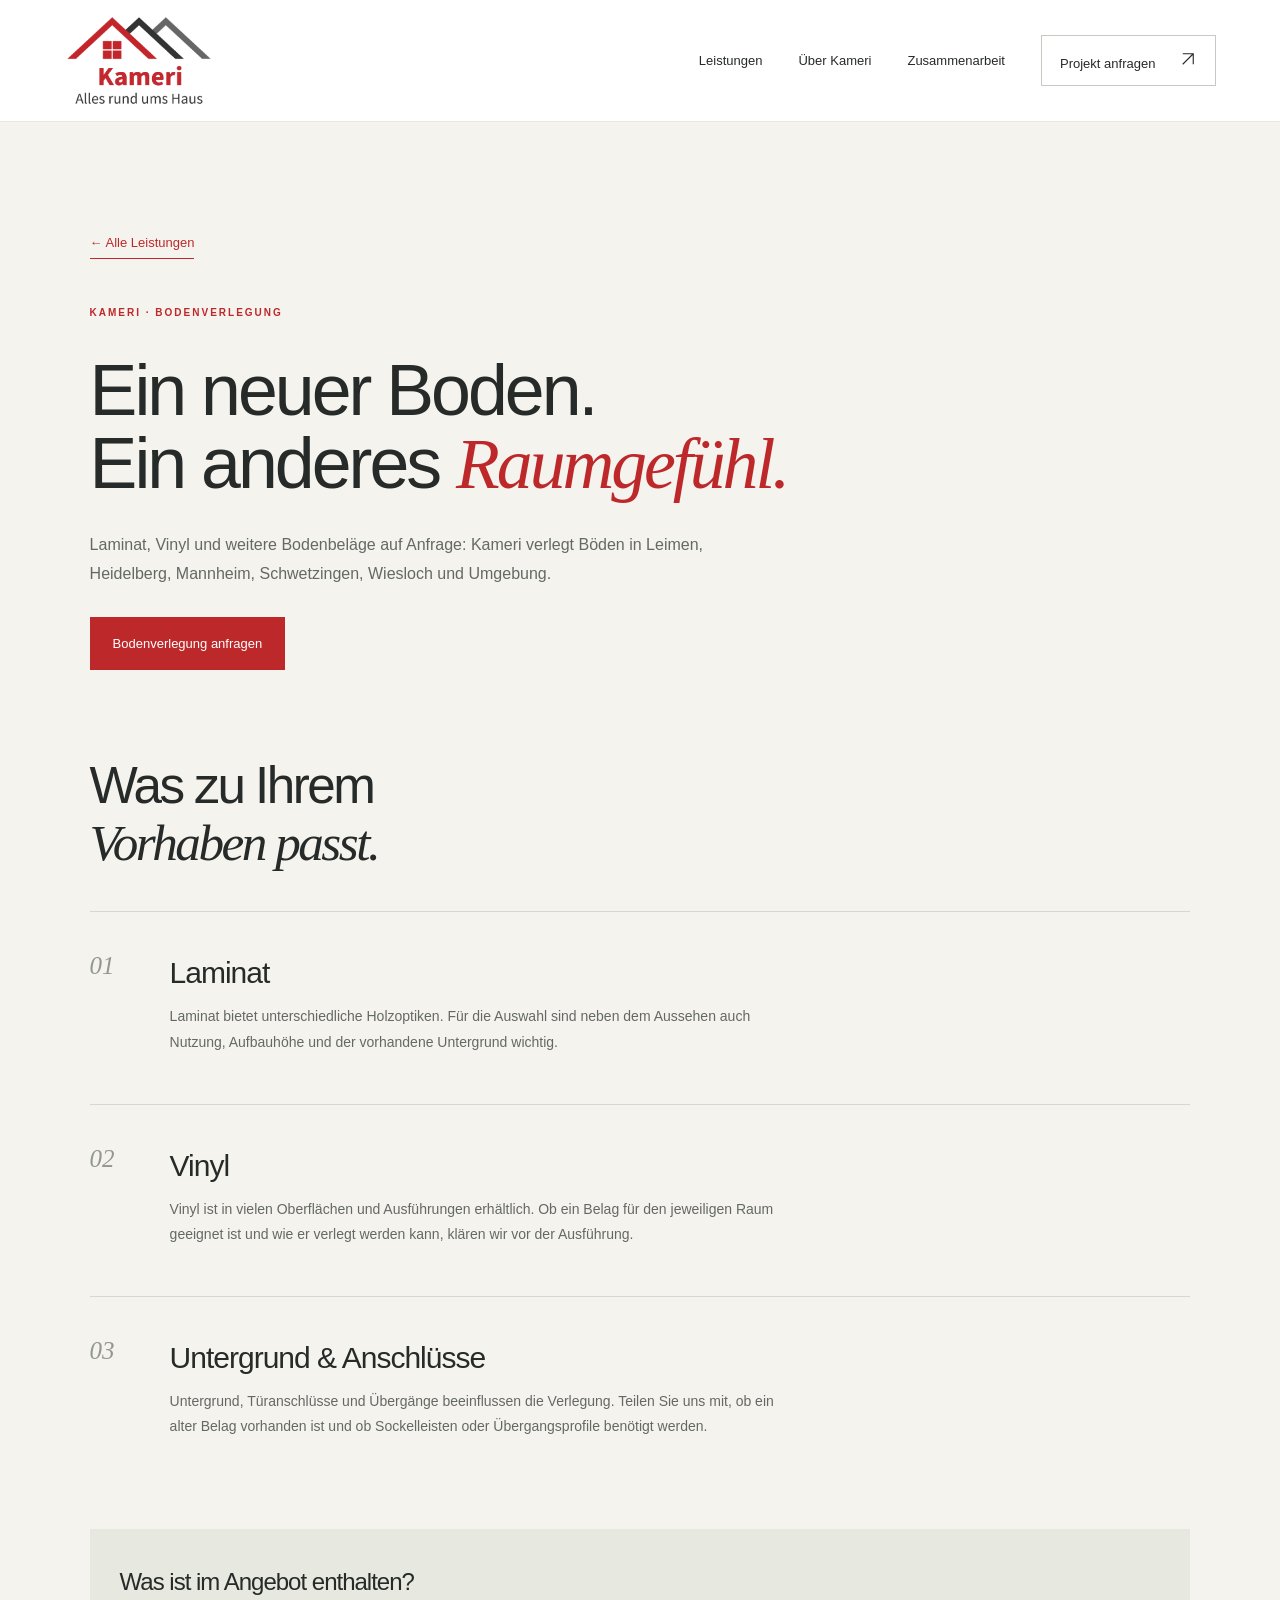
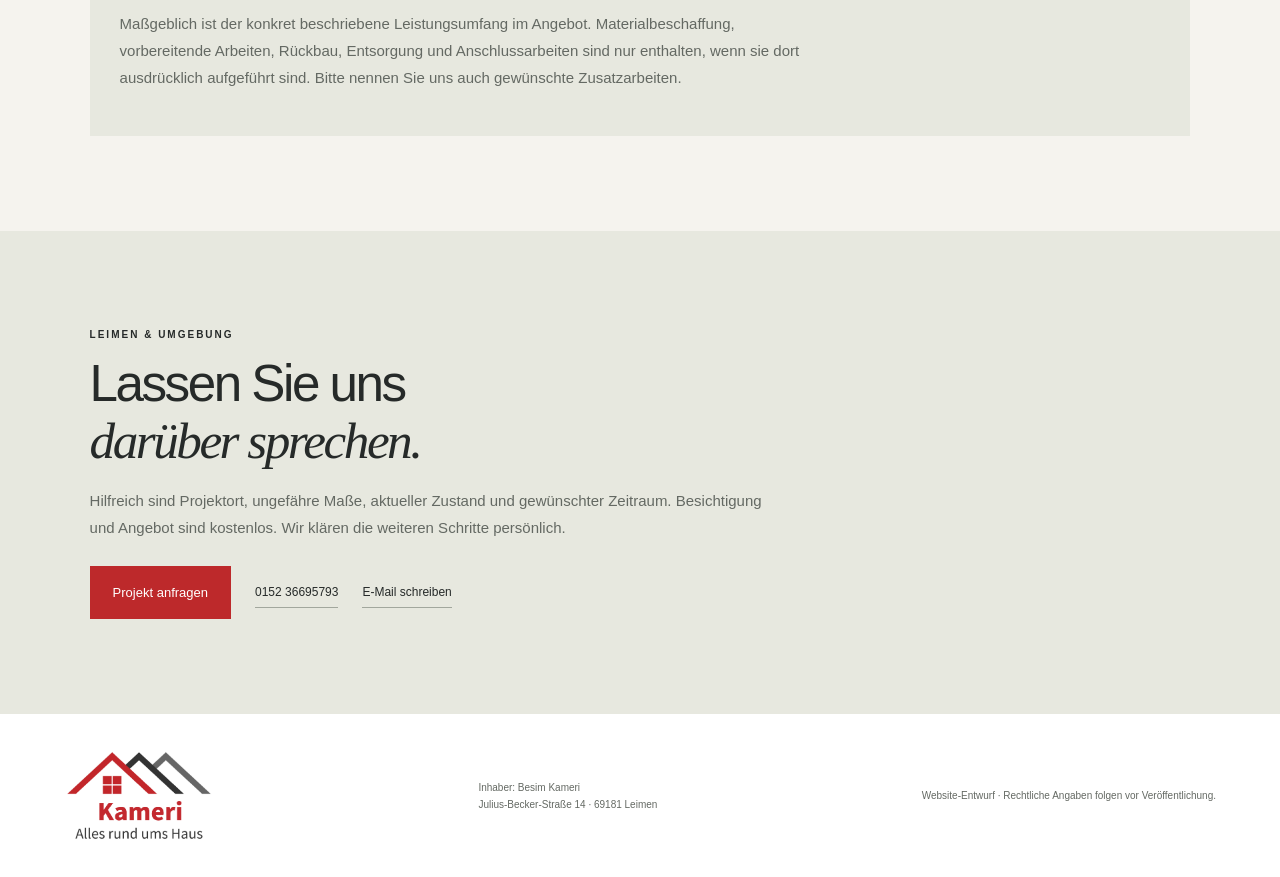
==== bodenverlegung.html @ 0d4fa4fd "Apply business website checklist and confirmed company details" ====
<!doctype html>
<html lang="de"><head><meta charset="utf-8"><meta name="viewport" content="width=device-width, initial-scale=1"><title>Bodenverlegung in Leimen | Kameri</title><meta name="description" content="Bodenverlegung von Kameri in Leimen und Umgebung. Leistungen kennenlernen und Ihr Projekt persönlich besprechen."><link rel="stylesheet" href="style.css?v=checkliste-5"></head><body><a class="skip-link" href="#hauptinhalt">Zum Inhalt springen</a><header class="header"><a class="brand" href="index.html" aria-label="Kameri Startseite"><img src="assets/kameri-logo.png" alt="Kameri – Alles rund ums Haus" width="230" height="143" style="width:min(230px, 44vw);max-width:100%;height:auto"></a><button class="menu-toggle" type="button" aria-expanded="false" aria-controls="main-nav" hidden>Menü <span aria-hidden="true">☰</span></button><nav id="main-nav" aria-label="Hauptnavigation"><a href="index.html#leistungen">Leistungen</a><a href="index.html#ueber-uns">Über Kameri</a><a href="index.html#ablauf">Zusammenarbeit</a><a href="index.html#kontakt" class="nav-contact">Projekt anfragen <span><svg aria-hidden="true" width="18" height="18" viewBox="0 0 24 24" fill="none" stroke="currentColor" stroke-width="1.5"><path d="M5 19 19 5M5 5h14v14"/></svg></span></a></nav></header>
<main id="hauptinhalt"><section class="section detail-intro"><a class="text-link" href="index.html#leistungen">← Alle Leistungen</a><p class="eyebrow">KAMERI · BODENVERLEGUNG</p><h1>Ein neuer Boden.<br>Ein anderes <em>Raumgefühl.</em></h1><p class="intro">Laminat, Vinyl und weitere Bodenbeläge auf Anfrage: Kameri verlegt Böden in Leimen, Heidelberg, Mannheim, Schwetzingen, Wiesloch und Umgebung.</p><a class="button" href="index.html#kontakt">Bodenverlegung anfragen</a></section><section class="section detail-services"><h2>Was zu Ihrem<br><em>Vorhaben passt.</em></h2><article class="service"><span class="number">01</span><div><h3>Laminat</h3><p>Laminat bietet unterschiedliche Holzoptiken. Für die Auswahl sind neben dem Aussehen auch Nutzung, Aufbauhöhe und der vorhandene Untergrund wichtig.</p></div></article><article class="service"><span class="number">02</span><div><h3>Vinyl</h3><p>Vinyl ist in vielen Oberflächen und Ausführungen erhältlich. Ob ein Belag für den jeweiligen Raum geeignet ist und wie er verlegt werden kann, klären wir vor der Ausführung.</p></div></article><article class="service"><span class="number">03</span><div><h3>Untergrund & Anschlüsse</h3><p>Untergrund, Türanschlüsse und Übergänge beeinflussen die Verlegung. Teilen Sie uns mit, ob ein alter Belag vorhanden ist und ob Sockelleisten oder Übergangsprofile benötigt werden.</p></div></article><div class="scope-note"><h3>Was ist im Angebot enthalten?</h3><p>Maßgeblich ist der konkret beschriebene Leistungsumfang im Angebot. Materialbeschaffung, vorbereitende Arbeiten, Rückbau, Entsorgung und Anschlussarbeiten sind nur enthalten, wenn sie dort ausdrücklich aufgeführt sind. Bitte nennen Sie uns auch gewünschte Zusatzarbeiten.</p></div></section><section class="section detail-contact"><p class="eyebrow">LEIMEN & UMGEBUNG</p><h2>Lassen Sie uns<br><em>darüber sprechen.</em></h2><p>Hilfreich sind Projektort, ungefähre Maße, aktueller Zustand und gewünschter Zeitraum. Besichtigung und Angebot sind kostenlos. Wir klären die weiteren Schritte persönlich.</p><div class="hero-actions"><a class="button" href="index.html#kontakt">Projekt anfragen</a><a class="phone" href="tel:+4915236695793">0152 36695793</a><a class="phone" href="mailto:kameribau@hotmail.com">E-Mail schreiben</a></div></section></main><footer><a class="brand" href="index.html"><img src="assets/kameri-logo.png" alt="Kameri – Alles rund ums Haus" width="230" height="143" style="width:min(230px, 44vw);max-width:100%;height:auto"></a><p>Inhaber: Besim Kameri<br>Julius-Becker-Straße 14 · 69181 Leimen</p><span class="draft-note">Website-Entwurf · Rechtliche Angaben folgen vor Veröffentlichung.</span></footer>
<script src="script.js?v=checkliste-5"></script></body></html>
---- style.css ----
:root{--paper:#f5f3ee;--ink:#262a29;--muted:#646963;--red:#bd292b;--line:#d6d7ce}*{box-sizing:border-box}html{scroll-behavior:smooth;scroll-padding-top:25px}body{margin:0;background:var(--paper);color:var(--ink);font-family:Arial,Helvetica,sans-serif}a{color:inherit;text-decoration:none}button,input,textarea,select{font:inherit}:focus-visible{outline:3px solid var(--red);outline-offset:5px}a,button{-webkit-tap-highlight-color:transparent}.header{display:flex;align-items:center;justify-content:space-between;gap:30px;background:white;padding:14px max(5vw,calc((100vw - 1500px)/2));border-bottom:1px solid #e9e7e1}.brand{display:block;flex-shrink:0;line-height:0}.brand img{display:block!important;width:150px!important;height:auto!important;max-width:100%;object-fit:contain}nav{display:flex;align-items:center;gap:36px;font-size:13px}.nav-contact{padding:14px 18px;border:1px solid #c7c9c2}.nav-contact span{margin-left:20px}nav a:hover{color:var(--red)}.hero{position:relative;max-width:1700px;margin:auto;display:grid;grid-template-columns:46% 54%;padding:48px 5vw 0;gap:0}.hero-copy{padding:26px 48px 20px 0}.eyebrow{font-size:10px;font-weight:bold;letter-spacing:2px;line-height:1.7}.dot{display:inline-block;width:7px;height:7px;background:var(--red);border-radius:50%;margin-right:8px}h1,h2,h3,p,figure{margin-top:0}h1{font-size:clamp(65px,6.3vw,105px);line-height:1.02;font-weight:500;letter-spacing:-6px;margin:33px 0 28px}em{font-family:Georgia,'Times New Roman',serif;font-weight:400}h1 em{color:var(--red)}.hero-subtitle{font-size:17px;letter-spacing:-.3px;font-weight:600;margin-bottom:14px}.intro{font-size:14px;line-height:1.85;color:var(--muted);max-width:370px;margin-bottom:28px}.hero-actions{display:flex;align-items:center;gap:24px;flex-wrap:wrap}.button{display:inline-flex;gap:35px;align-items:center;justify-content:space-between;padding:19px 23px;background:var(--red);color:#fff;border:0;font-size:13px;cursor:pointer;transition:background .2s,transform .2s}.button span{font-family:Arial,sans-serif;font-size:20px}.button:hover{background:#982124;transform:translateY(-2px)}.phone{font-size:12px;border-bottom:1px solid #a2a79d;padding:8px 0}.hero-location{margin-top:38px;font-size:10px;line-height:1.8;color:var(--muted)}.hero-location span{color:var(--red);margin-right:10px}.hero-photo{margin:0;position:relative;min-height:570px;overflow:hidden;background:#ded7c9}.hero-photo>img{width:100%;height:100%;position:absolute;inset:0;object-fit:cover;object-position:55% center}.hero-photo:after{content:'';position:absolute;inset:0;background:linear-gradient(transparent 60%,#161d1b99)}.hero-photo figcaption{position:absolute;right:14px;top:14px;z-index:1;font-size:8px;letter-spacing:1.1px;padding:7px 9px;background:#ffffffdb}.photo-caption{position:absolute;bottom:28px;left:28px;right:28px;z-index:1;color:#fff;display:flex;justify-content:space-between;align-items:end;font-size:17px;letter-spacing:1px;line-height:1.4}.photo-caption>span:last-child{font-size:10px}.hero-bottom{grid-column:1/-1;display:flex;justify-content:space-between;align-items:center;font-size:9px;letter-spacing:1.8px;padding:25px 0 28px}.hero-bottom>span:last-child{font-size:22px}.service-ribbon{display:flex;justify-content:space-around;gap:25px;align-items:center;background:var(--ink);color:#fff;padding:27px 5%;font-size:11px;letter-spacing:1.9px}.service-ribbon>span:nth-child(even){color:#da6767;font-size:20px}.section{max-width:1440px;margin:auto;padding:95px 7%}.section-heading{display:grid;grid-template-columns:1.25fr 1fr;column-gap:80px;align-items:end;margin-bottom:50px}.section-heading>.eyebrow{grid-column:1/-1;color:var(--red)}h2{font-size:clamp(38px,4vw,60px);font-weight:400;line-height:1.12;letter-spacing:-2.5px;margin:12px 0 18px}.section-heading>p:last-child{font-size:14px;line-height:1.9;color:var(--muted);max-width:360px}.service{display:grid;grid-template-columns:60px 1fr 40px;gap:20px;padding:35px 0;border-top:1px solid var(--line)}.number{font-family:Georgia,serif;font-style:italic;font-size:25px;color:#93988e;padding-top:5px}.tag{font-size:9px;font-weight:bold;letter-spacing:1.8px;color:var(--red)}h3{font-size:30px;font-weight:400;letter-spacing:-1px;margin:9px 0 14px}.service p{max-width:630px;color:var(--muted);font-size:14px;line-height:1.8}.service ul{padding:0;list-style:none;display:flex;gap:10px;flex-wrap:wrap}.service li{font-size:10px;padding:8px 12px;background:#e9e8e0}.service-icon{font-size:25px;color:var(--red)}.process{max-width:none;background:#29332e;color:#fff;padding-left:max(7vw,calc((100vw - 1240px)/2));padding-right:max(7vw,calc((100vw - 1240px)/2))}.process>.eyebrow{color:#c4ccbd}.steps{display:grid;grid-template-columns:repeat(3,1fr);gap:45px;margin-top:50px}.steps article{border-top:1px solid #69746a;padding-top:20px}.steps article>span{font-family:Georgia,serif;font-size:19px;font-style:italic;color:#b6bea9}.steps h3{font-size:24px;margin-top:28px}.steps p{font-size:14px;line-height:1.8;color:#ced3cb}.region{position:relative;padding-top:90px;padding-bottom:90px}.region .eyebrow{color:var(--red)}.region>p:not(.eyebrow){max-width:550px;color:var(--muted);font-size:14px;line-height:1.9}.cities{margin-top:30px;border-top:1px solid var(--line);padding-top:25px;font-size:14px;line-height:2}.cities span{color:var(--red);margin:0 20px}.contact{max-width:none;background:#e7e8df;display:grid;grid-template-columns:1fr 1fr;gap:90px;padding-left:max(7vw,calc((100vw - 1240px)/2));padding-right:max(7vw,calc((100vw - 1240px)/2))}.contact .eyebrow{color:var(--red)}.contact h2{font-size:65px}.contact h2 em{color:var(--red)}.contact p{color:var(--muted);font-size:14px;line-height:1.8}.contact>div>a{display:block;font-size:14px}.contact .contact-phone{font-size:26px;margin:35px 0 14px;letter-spacing:-1px}form label{display:block;font-size:11px;font-weight:600;margin-bottom:8px}input,textarea,select{width:100%;padding:12px 0;border:0;border-bottom:1px solid #adb4a6;background:transparent;border-radius:0;color:var(--ink);margin-bottom:23px;font-size:13px}textarea{resize:vertical}.form-row{display:grid;grid-template-columns:1fr 1fr;gap:20px}.contact .form-note{font-size:11px;margin:0 0 20px}.contact #form-status{font-size:12px}footer{padding:35px 5%;display:flex;align-items:center;justify-content:space-between;gap:30px;background:#fff}footer .brand img{width:150px!important}footer p,.draft-note{color:var(--muted);font-size:10px;line-height:1.7}footer p{margin:0}@media(min-width:1700px){.hero{padding-left:85px;padding-right:85px}}@media(max-width:1000px){.hero-copy{padding-right:25px}h1{font-size:75px}.hero-actions{gap:15px}.hero-photo{min-height:560px}.section{padding:75px 6%}.contact{gap:40px}.section-heading{column-gap:30px}.service-ribbon{font-size:9px;gap:12px}.hero-subtitle{font-size:15px}}@media(max-width:700px){.header{padding:12px 6%;gap:20px}.brand img{width:125px!important}.nav-contact{font-size:11px;padding:12px}.nav-contact span{margin-left:8px}nav>a:not(.nav-contact){display:none}nav{gap:0}.hero{grid-template-columns:1fr;padding:25px 6% 0}.hero-copy{padding:7px 0 30px}h1{font-size:72px;letter-spacing:-4px;margin:25px 0}.hero-subtitle{font-size:16px}.intro{max-width:460px}.hero-actions{gap:22px}.hero-location{margin-top:25px}.hero-photo{min-height:380px}.hero-photo>img{object-position:center}.photo-caption{left:20px;bottom:20px;right:20px;font-size:15px}.hero-bottom{font-size:8px;padding:20px 0}.service-ribbon{justify-content:space-between;padding:22px 6%;gap:12px;font-size:8px;letter-spacing:.6px}.service-ribbon>span:nth-last-child(-n+2){display:none}.section{padding:60px 6%}.section-heading{grid-template-columns:1fr;margin-bottom:30px}.section-heading>.eyebrow{grid-column:auto}h2{font-size:41px;letter-spacing:-1.8px}.section-heading>p:last-child{max-width:100%}.service{grid-template-columns:30px 1fr 18px;gap:10px;padding:28px 0}.number{font-size:20px}.service h3{font-size:27px}.service p{font-size:13px}.service li{font-size:9px}.service-icon{font-size:20px}.steps{grid-template-columns:1fr;gap:25px;margin-top:30px}.steps h3{margin-top:18px}.cities{font-size:12px}.cities span{margin:0 8px}.contact{grid-template-columns:1fr;gap:35px}.contact h2{font-size:55px}footer{flex-wrap:wrap;padding:30px 6%;gap:20px}.draft-note{width:100%;margin:0}footer .brand img{width:125px!important}}@media(max-width:360px){h1{font-size:64px}.hero-actions{gap:12px}.button{padding:16px 18px;gap:20px}.phone{font-size:11px}.service-ribbon{font-size:7px}.hero-photo{min-height:320px}}@media(prefers-reduced-motion:reduce){html{scroll-behavior:auto}.button{transition:none}}

/* Motion adds feedback while keeping the original layout and logo intact. */
.reading-progress{position:fixed;z-index:100;top:0;left:0;right:0;height:3px;background:var(--red);transform:scaleX(0);transform-origin:left;pointer-events:none}
nav a{position:relative;transition:color .2s,background .2s}
.nav-contact:hover{background:#f6efea}
.service{transition:background .3s,padding .3s}
.service-icon{transition:transform .35s}
.service li{transition:background .25s,color .25s}
.button svg{transition:transform .3s}
.button:hover svg{transform:translate(3px,-3px)}
input,textarea,select{transition:border-color .2s,background .2s}
input:focus,textarea:focus,select:focus{border-color:var(--red);background:#ffffff30}
@media(hover:hover) and (pointer:fine){.service:hover{background:#eae8df;padding-left:18px;padding-right:18px}.service:hover .service-icon{transform:translate(4px,-4px)}.service:hover li{background:#dedfd3}}
@media(prefers-reduced-motion:no-preference){
.hero-copy>.eyebrow{animation:enter .8s both}
.hero h1{animation:enter .9s .1s both}
.hero-subtitle,.hero .intro{animation:enter .9s .2s both}
.hero-actions,.hero-location{animation:enter .9s .3s both}
.hero-photo{animation:photo-enter 1.1s .1s both}
.hero-photo>img{animation:room-zoom 18s ease-out both}
.reveal{opacity:0;transform:translateY(26px);transition:opacity .75s ease var(--reveal-delay,0ms),transform .75s cubic-bezier(.2,.7,.2,1) var(--reveal-delay,0ms)}
.reveal.is-visible{opacity:1;transform:translateY(0)}
@keyframes enter{from{opacity:0;transform:translateY(18px)}to{opacity:1;transform:translateY(0)}}
@keyframes photo-enter{from{opacity:0;transform:translateY(12px)}to{opacity:1;transform:translateY(0)}}
@keyframes room-zoom{from{transform:scale(1.08)}to{transform:scale(1)}}
}
@media(prefers-reduced-motion:reduce){*,*::before,*::after{animation:none!important;transition:none!important}.reveal{opacity:1!important;transform:none!important}.reading-progress{display:none}}

/* Checklist: persistent navigation, useful service pages and clear form labels. */
html{scroll-padding-top:140px}
.header{position:sticky;top:0;z-index:30;transition:box-shadow .25s,background .25s}
.header.is-scrolled{box-shadow:0 5px 24px #202d2314;background:#fffffffa}
.header-sentinel{height:1px;position:absolute;top:0;left:0}
nav a:not(.nav-contact)::after{content:'';position:absolute;height:1px;bottom:-7px;left:0;right:0;background:var(--red);transform:scaleX(0);transform-origin:left;transition:transform .25s}
nav a:hover::after,nav a[aria-current]::after{transform:scaleX(1)}
nav a[aria-current]{color:var(--red)}
.menu-toggle{display:none}
.skip-link{position:fixed;left:16px;top:12px;z-index:150;padding:14px;background:white;border:2px solid var(--red);transform:translateY(-150%)}
.skip-link:focus{transform:translateY(0)}
.text-link{display:inline-block;font-size:13px;border-bottom:1px solid var(--red);padding:8px 0;margin-top:10px;color:var(--red)}
.text-link span{margin-left:12px}
.detail-intro{padding-bottom:50px}.detail-intro>.eyebrow{margin-top:45px;color:var(--red)}
.detail-intro h1{font-size:clamp(46px,5.6vw,80px);letter-spacing:-3px}
.detail-intro .intro{max-width:620px;font-size:16px}
.detail-services{padding-top:25px}.detail-services>h2{margin-bottom:40px}
.detail-services .service{grid-template-columns:60px 1fr}
.scope-note{margin-top:40px;background:#e7e8df;padding:30px}.scope-note h3{font-size:24px}
.scope-note p,.detail-contact>p:not(.eyebrow){font-size:15px;line-height:1.8;max-width:700px;color:var(--muted)}
.detail-contact{background:#e7e8df}.detail-contact .hero-actions{margin-top:25px}
@media(max-width:700px){
html{scroll-padding-top:115px}
.header{flex-wrap:wrap;gap:0 18px}
.menu-toggle:not([hidden]){display:flex;gap:12px;align-items:center;padding:13px 16px;background:white;border:1px solid #c7c9c2;color:var(--ink);font:inherit;font-size:13px;cursor:pointer}
.menu-toggle span{font-size:18px}
nav#main-nav{width:100%;flex-direction:column;align-items:stretch;gap:0;padding-top:12px}
nav#main-nav>a{display:block;padding:15px 12px;font-size:14px}
.navigation-ready nav#main-nav{display:none}
.navigation-ready nav#main-nav.is-open{display:flex;max-height:calc(100dvh - 125px);overflow-y:auto;animation:menu-in .2s ease-out}
nav a:not(.nav-contact)::after{display:none}
@keyframes menu-in{from{opacity:0;transform:translateY(-8px)}to{opacity:1;transform:translateY(0)}}
.detail-intro h1{font-size:45px;letter-spacing:-2px}.detail-services .service{grid-template-columns:30px 1fr}.scope-note{padding:22px}
}
.about{background:#eeece5}.about .eyebrow{color:var(--red)}.about-grid{display:grid;grid-template-columns:1fr 1fr;gap:70px;margin-top:35px}.about-grid p{font-size:15px;line-height:1.9;color:var(--muted)}.about-grid h3{font-size:24px}.contact address{font-size:14px;line-height:1.8;font-style:normal;margin-top:25px}.about h2{max-width:900px}@media(max-width:700px){.about-grid{grid-template-columns:1fr;gap:10px}.about h2{font-size:36px}}
@media(max-width:700px){.hero h1{font-size:clamp(46px,15vw,72px);letter-spacing:-3px}.hero-copy{min-width:0}}
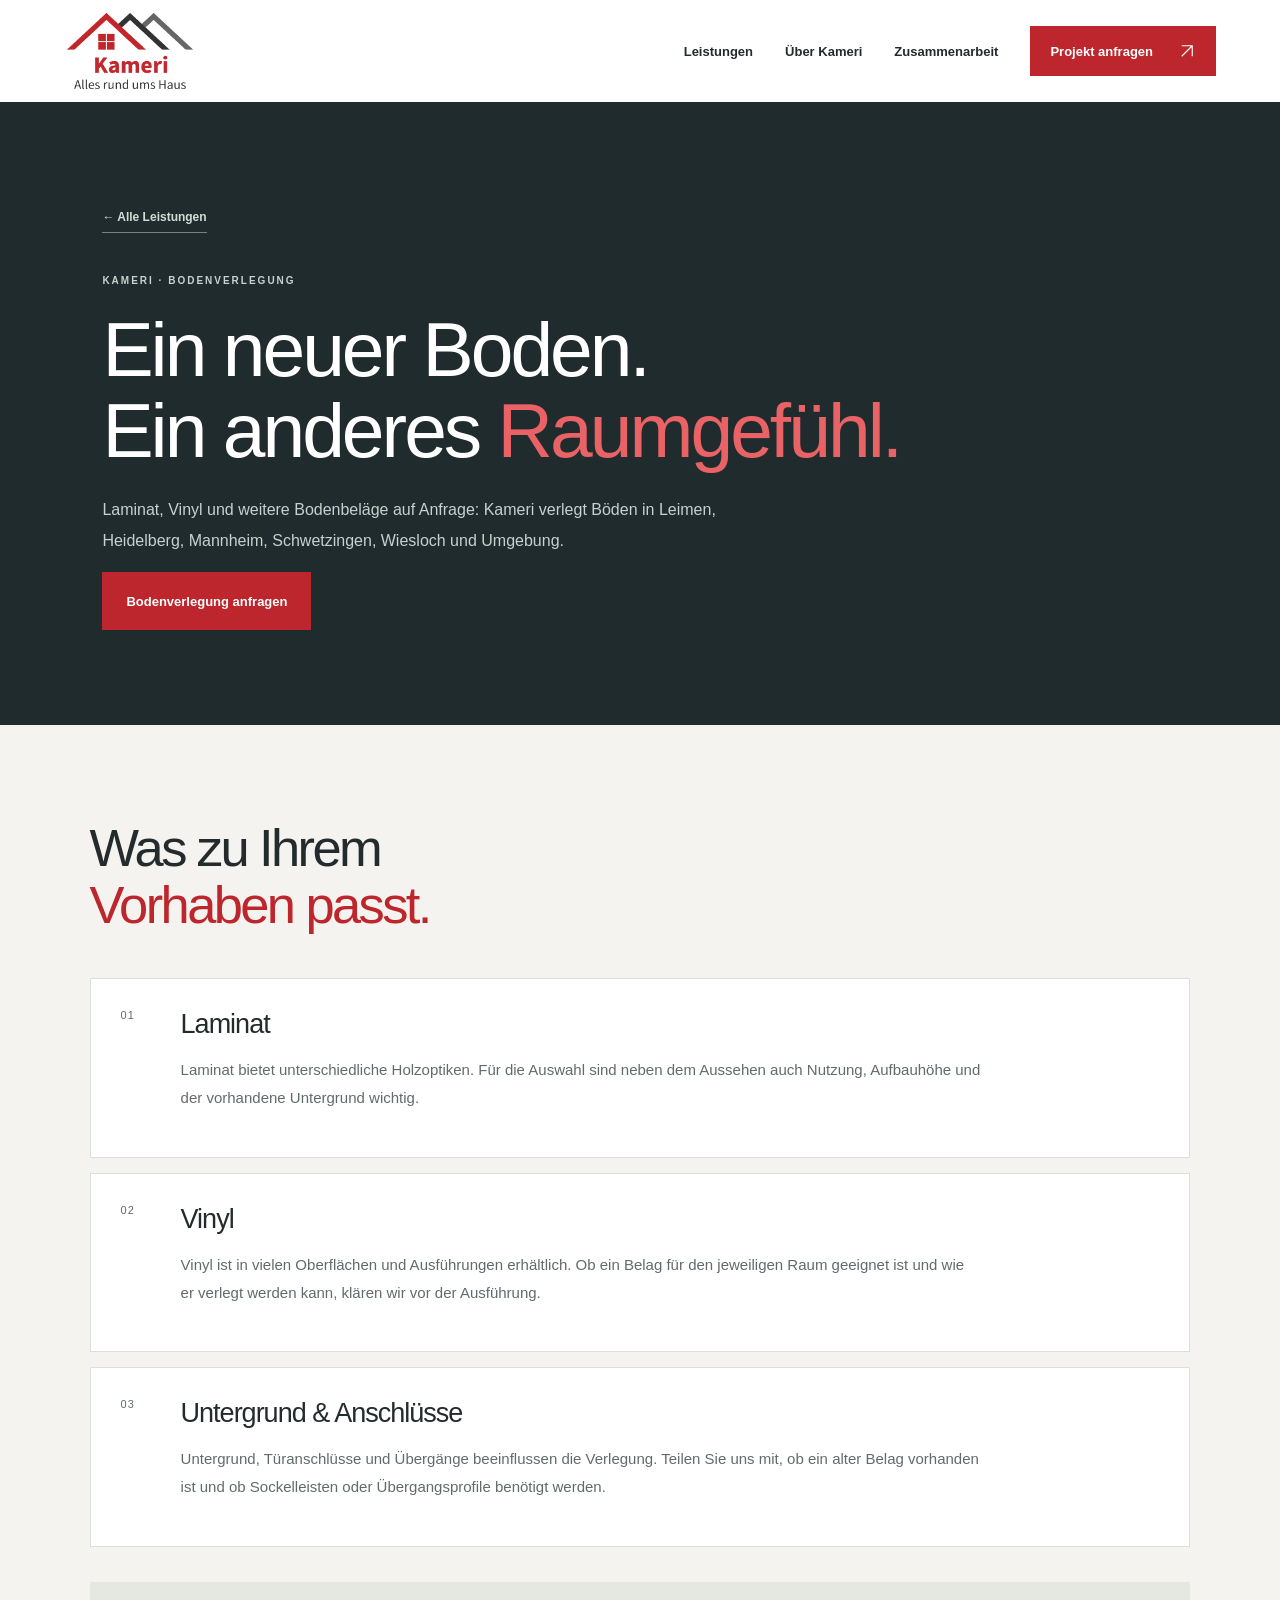
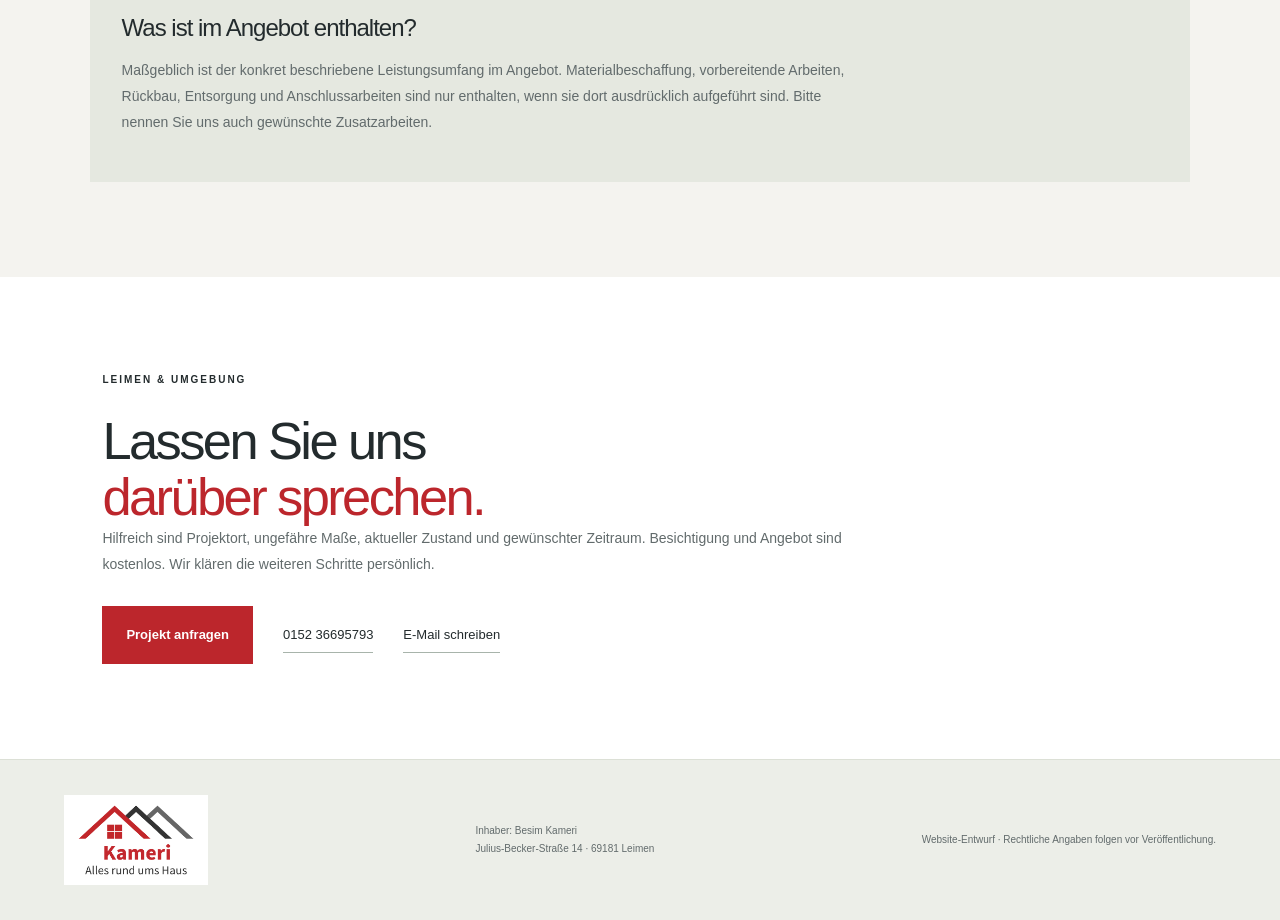
==== commit 8e3facff: "Rebuild Kameri visual design with full-width hero and service cards" ====
--- a/bodenverlegung.html
+++ b/bodenverlegung.html
@@ -1,4 +1,4 @@
 <!doctype html>
-<html lang="de"><head><meta charset="utf-8"><meta name="viewport" content="width=device-width, initial-scale=1"><title>Bodenverlegung in Leimen | Kameri</title><meta name="description" content="Bodenverlegung von Kameri in Leimen und Umgebung. Leistungen kennenlernen und Ihr Projekt persönlich besprechen."><link rel="stylesheet" href="style.css?v=checkliste-5"></head><body><a class="skip-link" href="#hauptinhalt">Zum Inhalt springen</a><header class="header"><a class="brand" href="index.html" aria-label="Kameri Startseite"><img src="assets/kameri-logo.png" alt="Kameri – Alles rund ums Haus" width="230" height="143" style="width:min(230px, 44vw);max-width:100%;height:auto"></a><button class="menu-toggle" type="button" aria-expanded="false" aria-controls="main-nav" hidden>Menü <span aria-hidden="true">☰</span></button><nav id="main-nav" aria-label="Hauptnavigation"><a href="index.html#leistungen">Leistungen</a><a href="index.html#ueber-uns">Über Kameri</a><a href="index.html#ablauf">Zusammenarbeit</a><a href="index.html#kontakt" class="nav-contact">Projekt anfragen <span><svg aria-hidden="true" width="18" height="18" viewBox="0 0 24 24" fill="none" stroke="currentColor" stroke-width="1.5"><path d="M5 19 19 5M5 5h14v14"/></svg></span></a></nav></header>
+<html lang="de"><head><meta charset="utf-8"><meta name="viewport" content="width=device-width, initial-scale=1"><title>Bodenverlegung in Leimen | Kameri</title><meta name="description" content="Bodenverlegung von Kameri in Leimen und Umgebung. Leistungen kennenlernen und Ihr Projekt persönlich besprechen."><link rel="stylesheet" href="style.css?v=neustart-6"></head><body><a class="skip-link" href="#hauptinhalt">Zum Inhalt springen</a><header class="header"><a class="brand" href="index.html" aria-label="Kameri Startseite"><img src="assets/kameri-logo.png" alt="Kameri – Alles rund ums Haus" width="230" height="143" style="width:min(230px, 44vw);max-width:100%;height:auto"></a><button class="menu-toggle" type="button" aria-expanded="false" aria-controls="main-nav" hidden>Menü <span aria-hidden="true">☰</span></button><nav id="main-nav" aria-label="Hauptnavigation"><a href="index.html#leistungen">Leistungen</a><a href="index.html#ueber-uns">Über Kameri</a><a href="index.html#ablauf">Zusammenarbeit</a><a href="index.html#kontakt" class="nav-contact">Projekt anfragen <span><svg aria-hidden="true" width="18" height="18" viewBox="0 0 24 24" fill="none" stroke="currentColor" stroke-width="1.5"><path d="M5 19 19 5M5 5h14v14"/></svg></span></a></nav></header>
 <main id="hauptinhalt"><section class="section detail-intro"><a class="text-link" href="index.html#leistungen">← Alle Leistungen</a><p class="eyebrow">KAMERI · BODENVERLEGUNG</p><h1>Ein neuer Boden.<br>Ein anderes <em>Raumgefühl.</em></h1><p class="intro">Laminat, Vinyl und weitere Bodenbeläge auf Anfrage: Kameri verlegt Böden in Leimen, Heidelberg, Mannheim, Schwetzingen, Wiesloch und Umgebung.</p><a class="button" href="index.html#kontakt">Bodenverlegung anfragen</a></section><section class="section detail-services"><h2>Was zu Ihrem<br><em>Vorhaben passt.</em></h2><article class="service"><span class="number">01</span><div><h3>Laminat</h3><p>Laminat bietet unterschiedliche Holzoptiken. Für die Auswahl sind neben dem Aussehen auch Nutzung, Aufbauhöhe und der vorhandene Untergrund wichtig.</p></div></article><article class="service"><span class="number">02</span><div><h3>Vinyl</h3><p>Vinyl ist in vielen Oberflächen und Ausführungen erhältlich. Ob ein Belag für den jeweiligen Raum geeignet ist und wie er verlegt werden kann, klären wir vor der Ausführung.</p></div></article><article class="service"><span class="number">03</span><div><h3>Untergrund & Anschlüsse</h3><p>Untergrund, Türanschlüsse und Übergänge beeinflussen die Verlegung. Teilen Sie uns mit, ob ein alter Belag vorhanden ist und ob Sockelleisten oder Übergangsprofile benötigt werden.</p></div></article><div class="scope-note"><h3>Was ist im Angebot enthalten?</h3><p>Maßgeblich ist der konkret beschriebene Leistungsumfang im Angebot. Materialbeschaffung, vorbereitende Arbeiten, Rückbau, Entsorgung und Anschlussarbeiten sind nur enthalten, wenn sie dort ausdrücklich aufgeführt sind. Bitte nennen Sie uns auch gewünschte Zusatzarbeiten.</p></div></section><section class="section detail-contact"><p class="eyebrow">LEIMEN & UMGEBUNG</p><h2>Lassen Sie uns<br><em>darüber sprechen.</em></h2><p>Hilfreich sind Projektort, ungefähre Maße, aktueller Zustand und gewünschter Zeitraum. Besichtigung und Angebot sind kostenlos. Wir klären die weiteren Schritte persönlich.</p><div class="hero-actions"><a class="button" href="index.html#kontakt">Projekt anfragen</a><a class="phone" href="tel:+4915236695793">0152 36695793</a><a class="phone" href="mailto:kameribau@hotmail.com">E-Mail schreiben</a></div></section></main><footer><a class="brand" href="index.html"><img src="assets/kameri-logo.png" alt="Kameri – Alles rund ums Haus" width="230" height="143" style="width:min(230px, 44vw);max-width:100%;height:auto"></a><p>Inhaber: Besim Kameri<br>Julius-Becker-Straße 14 · 69181 Leimen</p><span class="draft-note">Website-Entwurf · Rechtliche Angaben folgen vor Veröffentlichung.</span></footer>
-<script src="script.js?v=checkliste-5"></script></body></html>+<script src="script.js?v=neustart-6"></script></body></html>
--- a/style.css
+++ b/style.css
@@ -1,65 +1,8 @@
-:root{--paper:#f5f3ee;--ink:#262a29;--muted:#646963;--red:#bd292b;--line:#d6d7ce}*{box-sizing:border-box}html{scroll-behavior:smooth;scroll-padding-top:25px}body{margin:0;background:var(--paper);color:var(--ink);font-family:Arial,Helvetica,sans-serif}a{color:inherit;text-decoration:none}button,input,textarea,select{font:inherit}:focus-visible{outline:3px solid var(--red);outline-offset:5px}a,button{-webkit-tap-highlight-color:transparent}.header{display:flex;align-items:center;justify-content:space-between;gap:30px;background:white;padding:14px max(5vw,calc((100vw - 1500px)/2));border-bottom:1px solid #e9e7e1}.brand{display:block;flex-shrink:0;line-height:0}.brand img{display:block!important;width:150px!important;height:auto!important;max-width:100%;object-fit:contain}nav{display:flex;align-items:center;gap:36px;font-size:13px}.nav-contact{padding:14px 18px;border:1px solid #c7c9c2}.nav-contact span{margin-left:20px}nav a:hover{color:var(--red)}.hero{position:relative;max-width:1700px;margin:auto;display:grid;grid-template-columns:46% 54%;padding:48px 5vw 0;gap:0}.hero-copy{padding:26px 48px 20px 0}.eyebrow{font-size:10px;font-weight:bold;letter-spacing:2px;line-height:1.7}.dot{display:inline-block;width:7px;height:7px;background:var(--red);border-radius:50%;margin-right:8px}h1,h2,h3,p,figure{margin-top:0}h1{font-size:clamp(65px,6.3vw,105px);line-height:1.02;font-weight:500;letter-spacing:-6px;margin:33px 0 28px}em{font-family:Georgia,'Times New Roman',serif;font-weight:400}h1 em{color:var(--red)}.hero-subtitle{font-size:17px;letter-spacing:-.3px;font-weight:600;margin-bottom:14px}.intro{font-size:14px;line-height:1.85;color:var(--muted);max-width:370px;margin-bottom:28px}.hero-actions{display:flex;align-items:center;gap:24px;flex-wrap:wrap}.button{display:inline-flex;gap:35px;align-items:center;justify-content:space-between;padding:19px 23px;background:var(--red);color:#fff;border:0;font-size:13px;cursor:pointer;transition:background .2s,transform .2s}.button span{font-family:Arial,sans-serif;font-size:20px}.button:hover{background:#982124;transform:translateY(-2px)}.phone{font-size:12px;border-bottom:1px solid #a2a79d;padding:8px 0}.hero-location{margin-top:38px;font-size:10px;line-height:1.8;color:var(--muted)}.hero-location span{color:var(--red);margin-right:10px}.hero-photo{margin:0;position:relative;min-height:570px;overflow:hidden;background:#ded7c9}.hero-photo>img{width:100%;height:100%;position:absolute;inset:0;object-fit:cover;object-position:55% center}.hero-photo:after{content:'';position:absolute;inset:0;background:linear-gradient(transparent 60%,#161d1b99)}.hero-photo figcaption{position:absolute;right:14px;top:14px;z-index:1;font-size:8px;letter-spacing:1.1px;padding:7px 9px;background:#ffffffdb}.photo-caption{position:absolute;bottom:28px;left:28px;right:28px;z-index:1;color:#fff;display:flex;justify-content:space-between;align-items:end;font-size:17px;letter-spacing:1px;line-height:1.4}.photo-caption>span:last-child{font-size:10px}.hero-bottom{grid-column:1/-1;display:flex;justify-content:space-between;align-items:center;font-size:9px;letter-spacing:1.8px;padding:25px 0 28px}.hero-bottom>span:last-child{font-size:22px}.service-ribbon{display:flex;justify-content:space-around;gap:25px;align-items:center;background:var(--ink);color:#fff;padding:27px 5%;font-size:11px;letter-spacing:1.9px}.service-ribbon>span:nth-child(even){color:#da6767;font-size:20px}.section{max-width:1440px;margin:auto;padding:95px 7%}.section-heading{display:grid;grid-template-columns:1.25fr 1fr;column-gap:80px;align-items:end;margin-bottom:50px}.section-heading>.eyebrow{grid-column:1/-1;color:var(--red)}h2{font-size:clamp(38px,4vw,60px);font-weight:400;line-height:1.12;letter-spacing:-2.5px;margin:12px 0 18px}.section-heading>p:last-child{font-size:14px;line-height:1.9;color:var(--muted);max-width:360px}.service{display:grid;grid-template-columns:60px 1fr 40px;gap:20px;padding:35px 0;border-top:1px solid var(--line)}.number{font-family:Georgia,serif;font-style:italic;font-size:25px;color:#93988e;padding-top:5px}.tag{font-size:9px;font-weight:bold;letter-spacing:1.8px;color:var(--red)}h3{font-size:30px;font-weight:400;letter-spacing:-1px;margin:9px 0 14px}.service p{max-width:630px;color:var(--muted);font-size:14px;line-height:1.8}.service ul{padding:0;list-style:none;display:flex;gap:10px;flex-wrap:wrap}.service li{font-size:10px;padding:8px 12px;background:#e9e8e0}.service-icon{font-size:25px;color:var(--red)}.process{max-width:none;background:#29332e;color:#fff;padding-left:max(7vw,calc((100vw - 1240px)/2));padding-right:max(7vw,calc((100vw - 1240px)/2))}.process>.eyebrow{color:#c4ccbd}.steps{display:grid;grid-template-columns:repeat(3,1fr);gap:45px;margin-top:50px}.steps article{border-top:1px solid #69746a;padding-top:20px}.steps article>span{font-family:Georgia,serif;font-size:19px;font-style:italic;color:#b6bea9}.steps h3{font-size:24px;margin-top:28px}.steps p{font-size:14px;line-height:1.8;color:#ced3cb}.region{position:relative;padding-top:90px;padding-bottom:90px}.region .eyebrow{color:var(--red)}.region>p:not(.eyebrow){max-width:550px;color:var(--muted);font-size:14px;line-height:1.9}.cities{margin-top:30px;border-top:1px solid var(--line);padding-top:25px;font-size:14px;line-height:2}.cities span{color:var(--red);margin:0 20px}.contact{max-width:none;background:#e7e8df;display:grid;grid-template-columns:1fr 1fr;gap:90px;padding-left:max(7vw,calc((100vw - 1240px)/2));padding-right:max(7vw,calc((100vw - 1240px)/2))}.contact .eyebrow{color:var(--red)}.contact h2{font-size:65px}.contact h2 em{color:var(--red)}.contact p{color:var(--muted);font-size:14px;line-height:1.8}.contact>div>a{display:block;font-size:14px}.contact .contact-phone{font-size:26px;margin:35px 0 14px;letter-spacing:-1px}form label{display:block;font-size:11px;font-weight:600;margin-bottom:8px}input,textarea,select{width:100%;padding:12px 0;border:0;border-bottom:1px solid #adb4a6;background:transparent;border-radius:0;color:var(--ink);margin-bottom:23px;font-size:13px}textarea{resize:vertical}.form-row{display:grid;grid-template-columns:1fr 1fr;gap:20px}.contact .form-note{font-size:11px;margin:0 0 20px}.contact #form-status{font-size:12px}footer{padding:35px 5%;display:flex;align-items:center;justify-content:space-between;gap:30px;background:#fff}footer .brand img{width:150px!important}footer p,.draft-note{color:var(--muted);font-size:10px;line-height:1.7}footer p{margin:0}@media(min-width:1700px){.hero{padding-left:85px;padding-right:85px}}@media(max-width:1000px){.hero-copy{padding-right:25px}h1{font-size:75px}.hero-actions{gap:15px}.hero-photo{min-height:560px}.section{padding:75px 6%}.contact{gap:40px}.section-heading{column-gap:30px}.service-ribbon{font-size:9px;gap:12px}.hero-subtitle{font-size:15px}}@media(max-width:700px){.header{padding:12px 6%;gap:20px}.brand img{width:125px!important}.nav-contact{font-size:11px;padding:12px}.nav-contact span{margin-left:8px}nav>a:not(.nav-contact){display:none}nav{gap:0}.hero{grid-template-columns:1fr;padding:25px 6% 0}.hero-copy{padding:7px 0 30px}h1{font-size:72px;letter-spacing:-4px;margin:25px 0}.hero-subtitle{font-size:16px}.intro{max-width:460px}.hero-actions{gap:22px}.hero-location{margin-top:25px}.hero-photo{min-height:380px}.hero-photo>img{object-position:center}.photo-caption{left:20px;bottom:20px;right:20px;font-size:15px}.hero-bottom{font-size:8px;padding:20px 0}.service-ribbon{justify-content:space-between;padding:22px 6%;gap:12px;font-size:8px;letter-spacing:.6px}.service-ribbon>span:nth-last-child(-n+2){display:none}.section{padding:60px 6%}.section-heading{grid-template-columns:1fr;margin-bottom:30px}.section-heading>.eyebrow{grid-column:auto}h2{font-size:41px;letter-spacing:-1.8px}.section-heading>p:last-child{max-width:100%}.service{grid-template-columns:30px 1fr 18px;gap:10px;padding:28px 0}.number{font-size:20px}.service h3{font-size:27px}.service p{font-size:13px}.service li{font-size:9px}.service-icon{font-size:20px}.steps{grid-template-columns:1fr;gap:25px;margin-top:30px}.steps h3{margin-top:18px}.cities{font-size:12px}.cities span{margin:0 8px}.contact{grid-template-columns:1fr;gap:35px}.contact h2{font-size:55px}footer{flex-wrap:wrap;padding:30px 6%;gap:20px}.draft-note{width:100%;margin:0}footer .brand img{width:125px!important}}@media(max-width:360px){h1{font-size:64px}.hero-actions{gap:12px}.button{padding:16px 18px;gap:20px}.phone{font-size:11px}.service-ribbon{font-size:7px}.hero-photo{min-height:320px}}@media(prefers-reduced-motion:reduce){html{scroll-behavior:auto}.button{transition:none}}
-
-/* Motion adds feedback while keeping the original layout and logo intact. */
-.reading-progress{position:fixed;z-index:100;top:0;left:0;right:0;height:3px;background:var(--red);transform:scaleX(0);transform-origin:left;pointer-events:none}
-nav a{position:relative;transition:color .2s,background .2s}
-.nav-contact:hover{background:#f6efea}
-.service{transition:background .3s,padding .3s}
-.service-icon{transition:transform .35s}
-.service li{transition:background .25s,color .25s}
-.button svg{transition:transform .3s}
-.button:hover svg{transform:translate(3px,-3px)}
-input,textarea,select{transition:border-color .2s,background .2s}
-input:focus,textarea:focus,select:focus{border-color:var(--red);background:#ffffff30}
-@media(hover:hover) and (pointer:fine){.service:hover{background:#eae8df;padding-left:18px;padding-right:18px}.service:hover .service-icon{transform:translate(4px,-4px)}.service:hover li{background:#dedfd3}}
-@media(prefers-reduced-motion:no-preference){
-.hero-copy>.eyebrow{animation:enter .8s both}
-.hero h1{animation:enter .9s .1s both}
-.hero-subtitle,.hero .intro{animation:enter .9s .2s both}
-.hero-actions,.hero-location{animation:enter .9s .3s both}
-.hero-photo{animation:photo-enter 1.1s .1s both}
-.hero-photo>img{animation:room-zoom 18s ease-out both}
-.reveal{opacity:0;transform:translateY(26px);transition:opacity .75s ease var(--reveal-delay,0ms),transform .75s cubic-bezier(.2,.7,.2,1) var(--reveal-delay,0ms)}
-.reveal.is-visible{opacity:1;transform:translateY(0)}
-@keyframes enter{from{opacity:0;transform:translateY(18px)}to{opacity:1;transform:translateY(0)}}
-@keyframes photo-enter{from{opacity:0;transform:translateY(12px)}to{opacity:1;transform:translateY(0)}}
-@keyframes room-zoom{from{transform:scale(1.08)}to{transform:scale(1)}}
-}
-@media(prefers-reduced-motion:reduce){*,*::before,*::after{animation:none!important;transition:none!important}.reveal{opacity:1!important;transform:none!important}.reading-progress{display:none}}
-
-/* Checklist: persistent navigation, useful service pages and clear form labels. */
-html{scroll-padding-top:140px}
-.header{position:sticky;top:0;z-index:30;transition:box-shadow .25s,background .25s}
-.header.is-scrolled{box-shadow:0 5px 24px #202d2314;background:#fffffffa}
-.header-sentinel{height:1px;position:absolute;top:0;left:0}
-nav a:not(.nav-contact)::after{content:'';position:absolute;height:1px;bottom:-7px;left:0;right:0;background:var(--red);transform:scaleX(0);transform-origin:left;transition:transform .25s}
-nav a:hover::after,nav a[aria-current]::after{transform:scaleX(1)}
-nav a[aria-current]{color:var(--red)}
-.menu-toggle{display:none}
-.skip-link{position:fixed;left:16px;top:12px;z-index:150;padding:14px;background:white;border:2px solid var(--red);transform:translateY(-150%)}
-.skip-link:focus{transform:translateY(0)}
-.text-link{display:inline-block;font-size:13px;border-bottom:1px solid var(--red);padding:8px 0;margin-top:10px;color:var(--red)}
-.text-link span{margin-left:12px}
-.detail-intro{padding-bottom:50px}.detail-intro>.eyebrow{margin-top:45px;color:var(--red)}
-.detail-intro h1{font-size:clamp(46px,5.6vw,80px);letter-spacing:-3px}
-.detail-intro .intro{max-width:620px;font-size:16px}
-.detail-services{padding-top:25px}.detail-services>h2{margin-bottom:40px}
-.detail-services .service{grid-template-columns:60px 1fr}
-.scope-note{margin-top:40px;background:#e7e8df;padding:30px}.scope-note h3{font-size:24px}
-.scope-note p,.detail-contact>p:not(.eyebrow){font-size:15px;line-height:1.8;max-width:700px;color:var(--muted)}
-.detail-contact{background:#e7e8df}.detail-contact .hero-actions{margin-top:25px}
-@media(max-width:700px){
-html{scroll-padding-top:115px}
-.header{flex-wrap:wrap;gap:0 18px}
-.menu-toggle:not([hidden]){display:flex;gap:12px;align-items:center;padding:13px 16px;background:white;border:1px solid #c7c9c2;color:var(--ink);font:inherit;font-size:13px;cursor:pointer}
-.menu-toggle span{font-size:18px}
-nav#main-nav{width:100%;flex-direction:column;align-items:stretch;gap:0;padding-top:12px}
-nav#main-nav>a{display:block;padding:15px 12px;font-size:14px}
-.navigation-ready nav#main-nav{display:none}
-.navigation-ready nav#main-nav.is-open{display:flex;max-height:calc(100dvh - 125px);overflow-y:auto;animation:menu-in .2s ease-out}
-nav a:not(.nav-contact)::after{display:none}
-@keyframes menu-in{from{opacity:0;transform:translateY(-8px)}to{opacity:1;transform:translateY(0)}}
-.detail-intro h1{font-size:45px;letter-spacing:-2px}.detail-services .service{grid-template-columns:30px 1fr}.scope-note{padding:22px}
-}
-.about{background:#eeece5}.about .eyebrow{color:var(--red)}.about-grid{display:grid;grid-template-columns:1fr 1fr;gap:70px;margin-top:35px}.about-grid p{font-size:15px;line-height:1.9;color:var(--muted)}.about-grid h3{font-size:24px}.contact address{font-size:14px;line-height:1.8;font-style:normal;margin-top:25px}.about h2{max-width:900px}@media(max-width:700px){.about-grid{grid-template-columns:1fr;gap:10px}.about h2{font-size:36px}}
-@media(max-width:700px){.hero h1{font-size:clamp(46px,15vw,72px);letter-spacing:-3px}.hero-copy{min-width:0}}
+:root{--paper:#f4f3ef;--ink:#232b2d;--muted:#626b6c;--red:#bc262c;--line:#d7dbd8;--dark:#202b2e;--light:#fafaf7}*{box-sizing:border-box}html{scroll-behavior:smooth;scroll-padding-top:112px}body{margin:0;background:var(--paper);color:var(--ink);font-family:Arial,Helvetica,sans-serif;-webkit-font-smoothing:antialiased}a{color:inherit;text-decoration:none}button,input,textarea,select{font:inherit}button,a{-webkit-tap-highlight-color:transparent}button{cursor:pointer}svg{flex-shrink:0;vertical-align:middle}:focus-visible{outline:3px solid #c9393d;outline-offset:5px}h1,h2,h3,p,figure{margin-top:0}p{line-height:1.75}em{font:inherit;font-style:normal;color:var(--red)}.header{position:sticky;top:0;z-index:40;background:white;display:flex;justify-content:space-between;align-items:center;padding:10px 5%;gap:30px;transition:box-shadow .25s}.header.is-scrolled{box-shadow:0 3px 24px #101b2326}.brand{display:block;line-height:0;flex-shrink:0}.brand img{display:block;width:132px!important;height:auto!important;max-width:100%;object-fit:contain}nav{display:flex;align-items:center;gap:32px;font-size:13px;font-weight:600}nav a{position:relative;padding:10px 0}nav a:not(.nav-contact):after{content:'';position:absolute;left:0;right:0;bottom:0;height:2px;background:var(--red);transform:scaleX(0);transform-origin:left;transition:transform .25s}nav a:hover:after,nav a[aria-current]:after{transform:scaleX(1)}nav a[aria-current]{color:var(--red)}nav .nav-contact{background:var(--red);padding:16px 20px;color:white;display:flex;align-items:center;gap:25px;transition:background .2s}.nav-contact:hover{background:#982026}.menu-toggle{display:none}.skip-link{position:fixed;top:12px;left:15px;z-index:150;padding:14px;background:white;border:2px solid var(--red);transform:translateY(-160%)}.skip-link:focus{transform:none}.header-sentinel{position:absolute;top:0;height:1px}.eyebrow{font-size:10px;letter-spacing:2px;font-weight:700;line-height:1.6;margin-bottom:25px}.dot{display:inline-block;width:7px;height:7px;border-radius:50%;background:#e65556;margin-right:10px}.hero{position:relative;isolation:isolate;min-height:665px;height:calc(100svh - 103px);max-height:900px;display:flex;align-items:center;color:white;overflow:hidden;background:var(--dark)}.hero-photo{position:absolute;inset:0;z-index:-2;margin:0}.hero-photo>img{position:absolute;width:100%;height:100%;object-fit:cover;object-position:center 60%}.hero:before{content:'';position:absolute;inset:0;z-index:-1;background:linear-gradient(90deg,#172327f5 0%,#172327e6 26%,#17232799 48%,#17232715 82%),linear-gradient(0deg,#17232755,transparent 35%)}.hero-photo figcaption{position:absolute;right:26px;bottom:24px;color:white;font-size:8px;font-weight:600;letter-spacing:1.3px;padding:8px 10px;background:#17232788;z-index:1}.hero-copy{width:100%;padding:40px 8% 90px;max-width:1600px;margin:auto}.hero h1{font-size:clamp(70px,7.4vw,116px);line-height:.99;letter-spacing:-6px;font-weight:600;margin:0 0 30px;max-width:900px}.hero h1 span{display:block;color:#fff}.hero h1 span:after{content:'.';color:#e54a4d}.hero h1 span{white-space:nowrap}.hero .intro{font-size:16px;color:#e0e5e2;line-height:1.9;margin-bottom:28px;max-width:520px}.hero-actions{display:flex;align-items:center;gap:30px;flex-wrap:wrap}.button{display:inline-flex;align-items:center;justify-content:space-between;gap:35px;background:var(--red);color:white;padding:20px 24px;min-height:58px;font-size:13px;font-weight:600;border:0;transition:background .25s,transform .25s}.button svg{transition:transform .25s}.button:hover{background:#9d1e25;transform:translateY(-2px)}.button:hover svg{transform:translate(3px,-3px)}.hero-secondary{display:flex;gap:20px;align-items:center;font-size:13px;border-bottom:1px solid #ffffff66;padding:15px 0}.hero-secondary:hover{border-color:white}.hero-proof{display:flex;gap:25px;margin-top:35px;font-size:10px;color:#d3dcd5}.hero-proof>span{display:flex;align-items:center;gap:7px}.hero-proof>span:before{content:'';width:5px;height:5px;background:#d3dcd5;border-radius:50%}.hero-bottom{position:absolute;left:8%;bottom:28px;display:flex;gap:22px;align-items:center;font-size:8px;letter-spacing:2px}.hero-bottom>span:last-child{font-size:19px}.hero-side{position:absolute;right:25px;top:40px;writing-mode:vertical-rl;letter-spacing:3px;font-size:8px;color:#fff}.intro-strip{padding:27px 5%;display:flex;gap:25px;align-items:center;justify-content:space-between;background:#fff;border-bottom:1px solid var(--line)}.intro-strip>span{font-size:12px;font-weight:600}.intro-strip p{font-size:11px;margin:0;color:var(--muted)}.intro-strip i{font-style:normal;color:#a0aaa8;margin:0 8px}.intro-strip>a{font-size:13px;display:flex;align-items:center;gap:20px}.intro-strip>a svg{color:var(--red);width:16px}.section{max-width:1600px;margin:auto;padding:95px 7%}.section-heading{display:grid;grid-template-columns:1.5fr 1fr;gap:80px;align-items:end;margin-bottom:48px}.section-heading>p{max-width:350px;font-size:14px;color:var(--muted);margin-bottom:7px}.section-heading .eyebrow{color:var(--muted);margin-bottom:20px}h2{font-weight:500;font-size:clamp(38px,4.1vw,64px);letter-spacing:-2.6px;line-height:1.08;margin-bottom:0}.service-grid{display:grid;grid-template-columns:1.12fr 1fr 1fr;gap:16px}.service{position:relative;border:1px solid #dce0dc;background:#fff;padding:30px;display:flex;flex-direction:column;transition:transform .3s,box-shadow .3s}.service-featured{background:var(--dark);color:white;border-color:var(--dark)}.number{font-size:11px;color:var(--muted);letter-spacing:1px}.service-featured .number{color:#bac7c5}.service>.tag{position:absolute;right:25px;top:30px;font-size:8px;letter-spacing:1.5px;color:#d5dfda}.service-drawing{height:145px;display:flex;align-items:center;justify-content:center;color:#97a8a4;margin:12px 0 20px}.service-featured .service-drawing{color:#d6e1dc}.service-drawing svg{height:145px;max-width:100%;transition:transform .45s}.service-copy{display:flex;flex-direction:column;flex:1}h3{font-size:27px;font-weight:500;letter-spacing:-1px;margin:0 0 16px}.service p{font-size:13px;line-height:1.85;color:var(--muted);margin-bottom:15px}.service-featured p{color:#c9d2ce}.service ul{list-style:none;padding:0;display:flex;gap:8px;flex-wrap:wrap;margin:0 0 26px}.service li{font-size:9px;border-bottom:1px solid var(--line);padding-bottom:5px;color:var(--muted)}.service-featured li{color:#c9d2ce;border-color:#5c696a}.service-link{display:flex;align-items:center;justify-content:space-between;gap:15px;padding-top:18px;border-top:1px solid var(--line);font-size:12px;font-weight:600;margin-top:auto}.service-featured .service-link{border-color:#5c696a}.service-link svg{color:var(--red);transition:transform .3s}.service-featured .service-link svg{color:#e66062}.about{background:#e7e9e3;max-width:none;display:grid;grid-template-columns:1fr 1.1fr;column-gap:90px;padding-left:8%;padding-right:8%}.about>.eyebrow{grid-column:1/-1;color:var(--muted)}.about h2{font-size:clamp(36px,3.4vw,54px);line-height:1.15}.about h2 em{display:inline-block;margin-top:16px}.about-grid{display:block}.about-grid>p{font-size:14px;color:var(--muted);max-width:530px}.about-grid>div{position:relative;margin-top:28px;border-top:1px solid #c1c9c0;padding:25px 0 0 75px}.about-grid>div>p{font-size:13px;color:var(--muted)}.about-grid h3{font-size:23px;margin:0 0 4px}.person-monogram{position:absolute;left:0;top:25px;border-radius:50%;background:#d0d7cd;width:55px;height:55px;display:flex;align-items:center;justify-content:center;font-size:18px;color:#33433a;letter-spacing:-1px}.about-grid>div .person-role{font-size:10px;letter-spacing:.5px;margin-bottom:20px}.text-link{display:inline-block;font-size:12px;font-weight:600;border-bottom:1px solid var(--red);padding:8px 0;margin-top:5px}.process{padding-top:95px;padding-bottom:95px}.process>.eyebrow{color:var(--muted)}.steps{display:grid;grid-template-columns:repeat(3,1fr);gap:45px;margin-top:55px}.steps article{border-top:1px solid #c5ceca;padding-top:20px}.steps article>span{font-size:35px;letter-spacing:-2px;color:#b7c1bd}.steps h3{font-size:23px;margin:30px 0 14px}.steps p{color:var(--muted);font-size:13px;line-height:1.9}.region{background:var(--dark);color:#fff;max-width:none;padding-left:8%;padding-right:8%;display:grid;grid-template-columns:1fr 1fr;gap:0 90px}.region>.eyebrow{grid-column:1/-1;color:#b8c6c1}.region h2{grid-row:2/4}.region>p:not(.eyebrow){color:#c7d2ce;font-size:14px;margin-top:0}.cities{font-size:12px;line-height:2.4;border-top:1px solid #52615e;padding-top:20px}.cities span{margin:0 10px;color:#d76667}.contact{display:grid;grid-template-columns:1fr 1fr;gap:100px;background:#fff;max-width:none;padding-left:8%;padding-right:8%}.contact .eyebrow{color:var(--muted)}.contact h2{font-size:clamp(36px,3.6vw,56px);margin-bottom:25px}.contact h2 em{display:inline-block;margin-top:8px}.contact p{font-size:13px;color:var(--muted);line-height:1.9}.contact>div>p{max-width:470px}.contact>div>a{display:block;font-size:14px}.contact .contact-phone{font-size:26px;letter-spacing:-.8px;font-weight:600;margin:30px 0 12px}.contact address{font-style:normal;font-size:12px;line-height:1.8;color:var(--muted);margin:22px 0 15px}#inquiry{padding:30px;background:var(--paper);border:1px solid #e6e8e1}form label{display:block;font-size:11px;font-weight:600;margin-bottom:8px}input,textarea,select{width:100%;padding:13px;border:1px solid #ced4cf;background:#fff;border-radius:0;color:var(--ink);margin-bottom:20px;font-size:13px;transition:border-color .2s}input:focus,textarea:focus,select:focus{border-color:var(--red)}textarea{resize:vertical}.form-row{display:grid;grid-template-columns:1fr 1fr;gap:15px;min-width:0}.form-row>div{min-width:0}.contact .form-note{font-size:10px;margin-bottom:20px;line-height:1.7}#inquiry .button{width:100%;padding:18px 20px;gap:15px}.contact #form-status{font-size:11px;line-height:1.8}footer{padding:35px 5%;display:flex;align-items:center;justify-content:space-between;gap:30px;background:#eceee8;border-top:1px solid #dce0d6}footer .brand{background:#fff;padding:8px 12px}footer .brand img{width:120px!important}footer p,.draft-note{font-size:10px;color:var(--muted);line-height:1.8;margin:0}.reading-progress{position:fixed;top:0;left:0;right:0;height:3px;background:var(--red);z-index:100;transform:scaleX(0);transform-origin:left;pointer-events:none}.detail-intro{background:var(--dark);color:#fff;max-width:none;padding-left:8%;padding-right:8%}.detail-intro>.eyebrow{margin:40px 0 20px;color:#c5d2ce}.detail-intro h1{font-size:clamp(42px,6vw,82px);font-weight:500;line-height:1.05;letter-spacing:-3px;margin:0 0 25px}.detail-intro h1 em{color:#e96366}.detail-intro .intro{font-size:16px;line-height:1.9;color:#c5d2ce;max-width:650px}.detail-intro .text-link{border-color:#74817c;color:#d2ddd7}.detail-services>h2{margin-bottom:45px}.detail-services .service{display:grid;grid-template-columns:60px 1fr;padding:30px;margin-bottom:15px}.detail-services .service p{max-width:800px;font-size:15px}.scope-note{padding:32px;background:#e5e8e0;margin-top:35px}.scope-note h3{font-size:24px}.scope-note p,.detail-contact>p:not(.eyebrow){font-size:14px;line-height:1.85;color:var(--muted);max-width:750px}.detail-contact{background:#fff;max-width:none;padding-left:8%;padding-right:8%}.detail-contact .hero-actions{margin-top:28px}.phone{font-size:13px;padding:10px 0;border-bottom:1px solid #a8b4ab}
+@media(hover:hover) and (pointer:fine){.service:hover{transform:translateY(-6px);box-shadow:0 15px 30px #1d302a0c}.service:hover .service-drawing svg{transform:translateY(-5px)}.service-link:hover svg{transform:translate(3px,-3px)}}
+@media(prefers-reduced-motion:no-preference){.hero .eyebrow{animation:enter .8s both}.hero h1{animation:enter .9s .12s both}.hero .intro{animation:enter .9s .22s both}.hero-actions,.hero-proof{animation:enter .9s .32s both}.hero-photo>img{animation:room-zoom 16s ease-out both}.reveal{opacity:0;transform:translateY(26px);transition:opacity .7s ease var(--reveal-delay,0ms),transform .7s cubic-bezier(.2,.7,.2,1) var(--reveal-delay,0ms)}.reveal.is-visible{opacity:1;transform:translateY(0)}@keyframes enter{from{opacity:0;transform:translateY(18px)}to{opacity:1;transform:translateY(0)}}@keyframes room-zoom{from{transform:scale(1.06)}to{transform:scale(1)}}}
+@media(min-width:1600px){.about,.region,.contact,.detail-intro,.detail-contact{padding-left:max(8%,calc((100vw - 1340px)/2));padding-right:max(8%,calc((100vw - 1340px)/2))}}
+@media(max-width:1100px){.hero h1{font-size:90px}.hero-copy{padding-left:6%}.hero-bottom{left:6%}.intro-strip{flex-wrap:wrap;gap:12px}.intro-strip>span{display:none}.section{padding:75px 6%}.section-heading{gap:40px}.service{padding:24px}.service>.tag{right:20px;top:25px;font-size:7px}.service-grid{grid-template-columns:1fr 1fr}.service-featured{grid-column:1/-1;display:grid;grid-template-columns:1fr 1fr;gap:20px}.service-featured>.number{position:absolute;left:25px;top:25px}.service-featured>.tag{left:55px;right:auto}.service-featured .service-drawing{height:200px;margin:25px 0 0}.service-featured .service-copy{padding:30px 0 0}.service-featured .service-link{margin-top:10px}.about{gap:45px}.region{gap:0 45px}.contact{gap:45px}.steps{gap:30px}.header nav{gap:22px}}
+@media(max-width:700px){html{scroll-padding-top:105px}.header{padding:10px 6%;gap:0 20px;flex-wrap:wrap}.brand img{width:115px!important}.menu-toggle:not([hidden]){display:flex;align-items:center;gap:12px;padding:12px 15px;background:#fff;border:1px solid #cbd2cc;color:var(--ink);font-size:12px}.menu-toggle span{font-size:18px}nav#main-nav{width:100%;display:flex;flex-direction:column;align-items:stretch;gap:0;padding-top:14px}nav#main-nav>a{display:block;font-size:14px;padding:15px}.navigation-ready nav#main-nav{display:none}.navigation-ready nav#main-nav.is-open{display:flex;max-height:calc(100dvh - 110px);overflow-y:auto;animation:menu-in .2s ease-out}nav a:not(.nav-contact):after{display:none}nav .nav-contact{margin-top:8px}nav .nav-contact span{margin-left:20px}.hero{height:auto;min-height:710px;align-items:flex-end}.hero-copy{padding:135px 6% 95px}.hero-photo>img{object-position:65% center}.hero:before{background:linear-gradient(0deg,#162327fa 0%,#162327d9 45%,#16232766 100%)}.hero h1{font-size:clamp(54px,11.5vw,80px);letter-spacing:-3px;line-height:1.04;margin-bottom:25px}.hero .eyebrow{font-size:9px;letter-spacing:1.7px;margin-bottom:24px}.hero .intro{font-size:14px;line-height:1.85;max-width:380px}.hero .intro br{display:none}.hero-actions{gap:22px}.button{font-size:12px;padding:18px 20px;min-height:54px;gap:24px}.hero-secondary{font-size:12px;gap:15px}.hero-proof{gap:10px 16px;flex-wrap:wrap;font-size:9px;margin-top:28px}.hero-photo figcaption{right:14px;top:18px;bottom:auto;font-size:6px;letter-spacing:.8px}.hero-side{display:none}.hero-bottom{left:6%;bottom:25px;font-size:7px}.intro-strip{padding:22px 6%;gap:15px;flex-direction:column;align-items:flex-start}.intro-strip p{font-size:10px;line-height:2}.intro-strip i{margin:0 5px}.intro-strip>a{font-size:12px}.section{padding:60px 6%}.section-heading{grid-template-columns:1fr;gap:22px;margin-bottom:30px}.section-heading .eyebrow{margin-bottom:18px}h2{font-size:40px;letter-spacing:-1.8px}.section-heading>p{font-size:13px;max-width:100%}.service-grid{grid-template-columns:1fr;gap:16px}.service,.service-featured{display:flex;grid-column:auto;padding:25px}.service-featured>.number{position:static}.service-featured>.tag{left:auto;right:25px;top:27px}.service-drawing,.service-featured .service-drawing{height:125px;margin:5px 0 15px}.service-drawing svg{height:125px}.service-featured .service-copy{padding:0}.service h3{font-size:29px}.service p{font-size:14px}.service-link{font-size:12px;min-height:48px}.service ul{margin-bottom:24px}.about{grid-template-columns:1fr;gap:25px}.about>.eyebrow{grid-column:auto;margin-bottom:0}.about h2{font-size:38px;line-height:1.15}.about-grid>p{font-size:14px}.about-grid>div{padding-left:70px}.steps{grid-template-columns:1fr;gap:30px;margin-top:35px}.steps h3{margin-top:18px}.steps p{font-size:14px}.region{grid-template-columns:1fr;gap:22px}.region>.eyebrow{grid-column:auto;margin:0}.region h2{grid-row:auto}.region>p:not(.eyebrow){margin:0}.cities{font-size:11px}.cities span{margin:0 8px}.contact{grid-template-columns:1fr;gap:30px}.contact h2{font-size:38px}.contact p{font-size:14px}.contact .contact-phone{font-size:25px}#inquiry{padding:22px}.form-row{grid-template-columns:1fr;gap:0}.contact .form-note{font-size:11px}input,textarea,select{font-size:16px}.contact address{font-size:13px}footer{padding:28px 6%;flex-wrap:wrap;gap:24px}.draft-note{width:100%}footer .brand img{width:100px!important}.detail-intro h1{font-size:43px;letter-spacing:-2px}.detail-intro .intro{font-size:15px}.detail-services .service{grid-template-columns:25px 1fr;padding:24px;gap:10px}.detail-services .service h3{font-size:24px}.detail-services .service p{font-size:14px}.scope-note{padding:25px}.detail-contact .hero-actions{gap:20px}@keyframes menu-in{from{opacity:0;transform:translateY(-8px)}to{opacity:1;transform:translateY(0)}}}
+@media(max-width:360px){.hero h1{font-size:49px;letter-spacing:-2.5px}.hero-proof{font-size:8px;gap:12px}.hero-actions{gap:15px}.hero-secondary{font-size:11px}.hero .button{padding:17px 16px;gap:15px}.hero{min-height:700px}h2{font-size:36px}.about h2,.contact h2{font-size:34px}.service li{font-size:8px}}
+@media(prefers-reduced-motion:reduce){html{scroll-behavior:auto}*,*::before,*::after{animation:none!important;transition:none!important}.reveal{opacity:1!important;transform:none!important}.reading-progress{display:none}}
